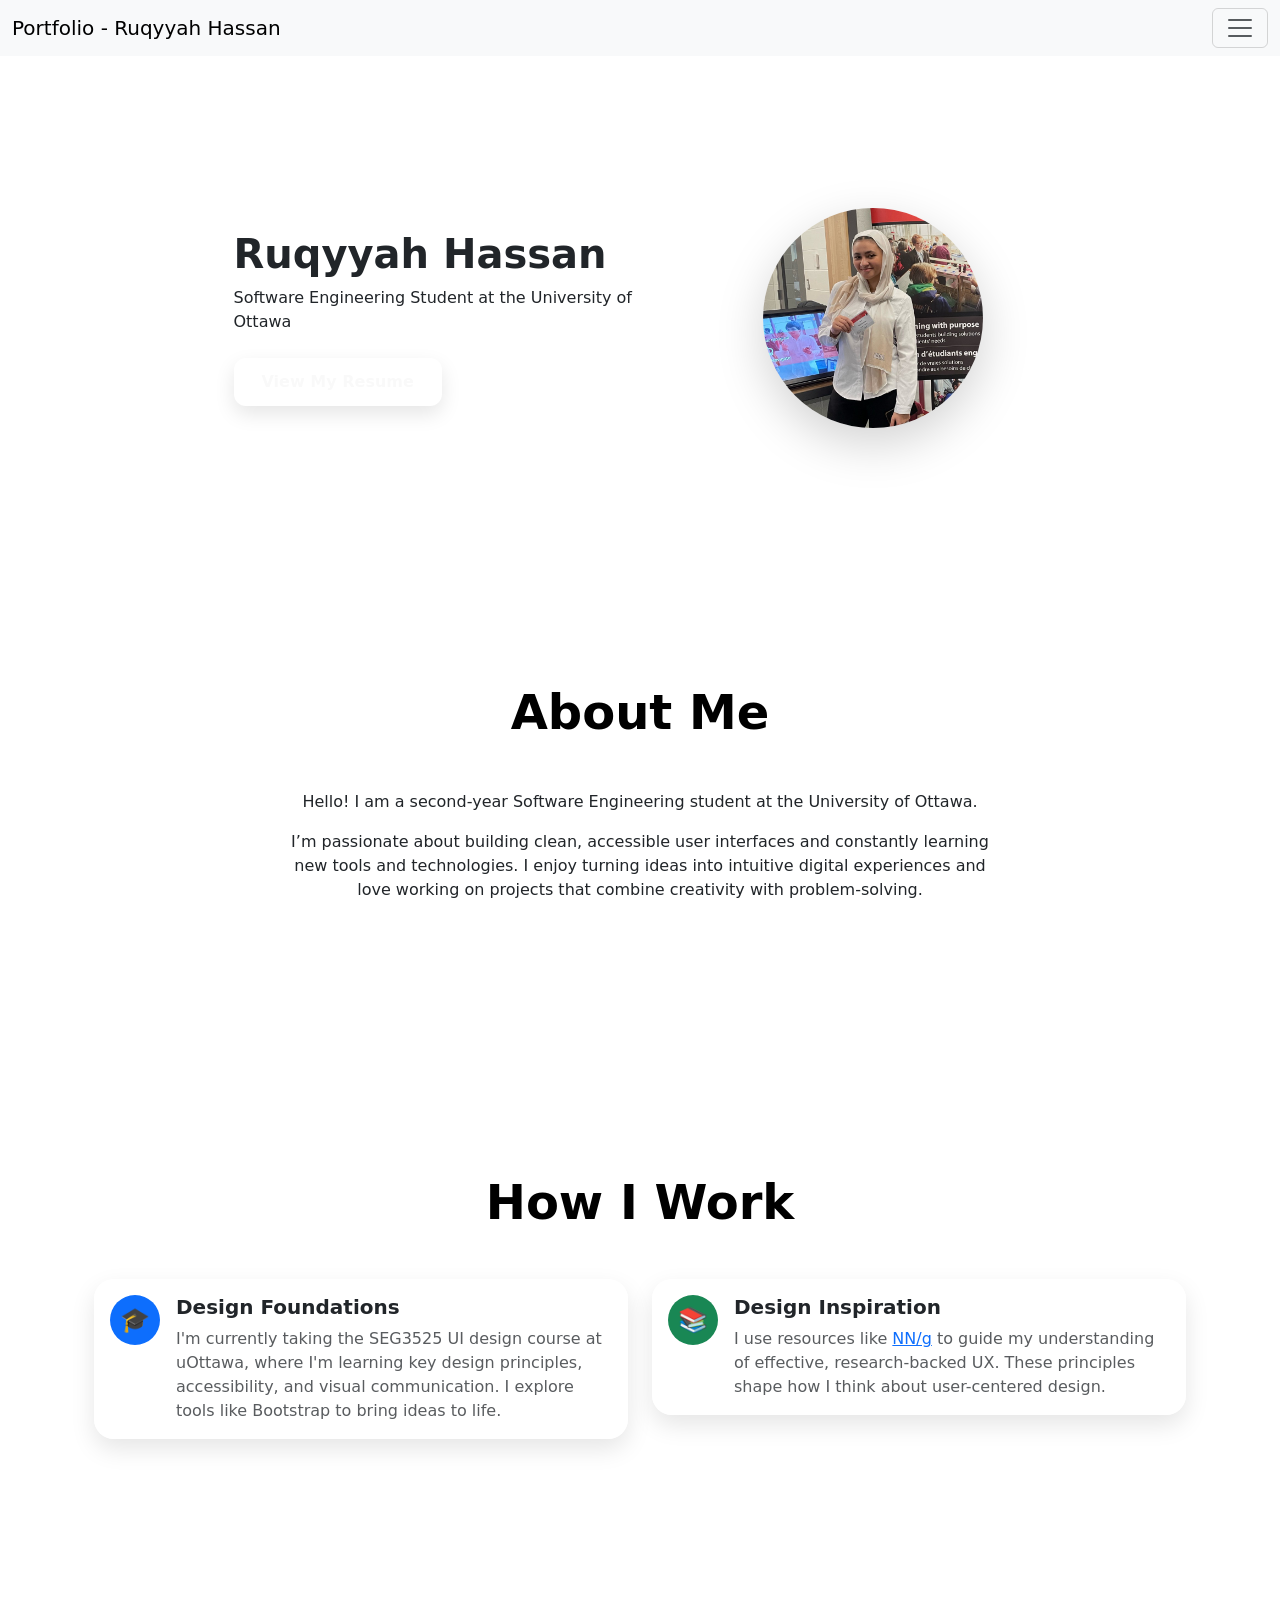
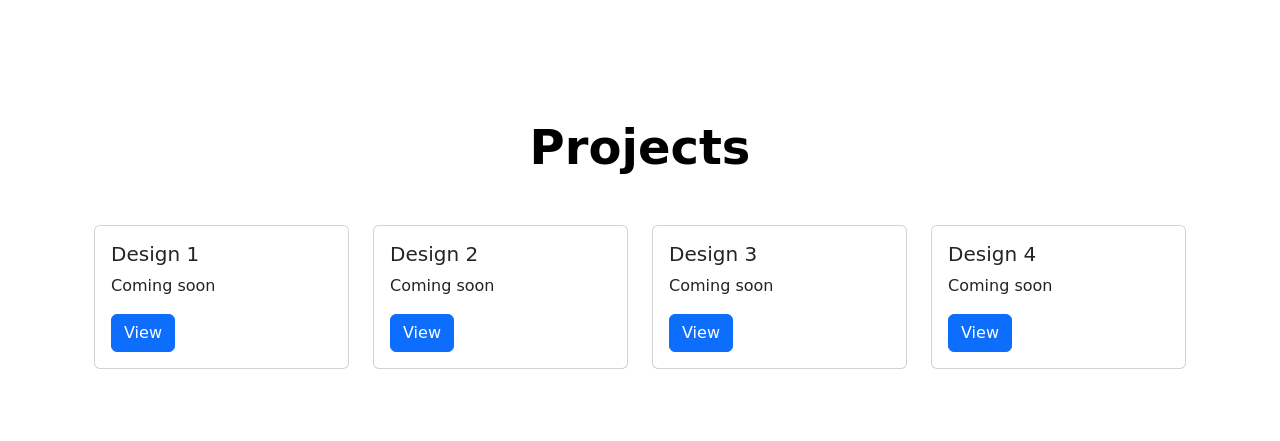
==== index.html @ b394f740 "added index, css, design pages" ====
<!DOCTYPE html>
<html lang="fr">
<head>
  <meta charset="UTF-8">
  <meta name="viewport" content="width=device-width, initial-scale=1">
  <title>Portfolio - Ruqyyah Hassan</title>
  <link href="https://cdn.jsdelivr.net/npm/bootstrap@5.3.0/dist/css/bootstrap.min.css" rel="stylesheet">
  <link href="style.css" rel="stylesheet">
</head>
<body>

  <nav class="navbar bg-body-tertiary fixed-top">
    <div class="container-fluid">
      <span class="navbar-brand">Portfolio - Ruqyyah Hassan</span>
      <button class="navbar-toggler" type="button" data-bs-toggle="offcanvas" data-bs-target="#offcanvasNavbar"
        aria-controls="offcanvasNavbar" aria-label="Toggle navigation">
        <span class="navbar-toggler-icon"></span>
      </button>
      <div class="offcanvas offcanvas-end" tabindex="-1" id="offcanvasNavbar" aria-labelledby="offcanvasNavbarLabel">
        <div class="offcanvas-header">
          <h5 class="offcanvas-title" id="offcanvasNavbarLabel">Menu</h5>
          <button type="button" class="btn-close" data-bs-dismiss="offcanvas" aria-label="Close"></button>
        </div>
        <div class="offcanvas-body">
          <ul class="navbar-nav justify-content-end flex-grow-1 pe-3">
            <li class="nav-item">
              <a class="nav-link" href="#about">About Me</a>
            </li>
            <li class="nav-item">
              <a class="nav-link" href="#experience">Experience</a>
            </li>
            <li class="nav-item">
              <a class="nav-link" href="#casestudies">Case Studies</a>
            </li>
          </ul>
        </div>
      </div>
    </div>
  </nav>

  <div class="container">
    <section class="container py-5 section-spacing" id="intro">
      <div class="row align-items-center text-center text-md-start">
    
    
        <div class="col-md-4 order-1 order-md-2 d-flex justify-content-center mb-4 mb-md-0">
          <img src="images/photo.jpg" alt="personal photo" class="profile-pic img-fluid rounded-circle shadow-lg about-photo">
        </div>
    
        <div class="col-md-5 order-2 order-md-1">
          <h1 class="fw-bold">Ruqyyah Hassan</h1>
          <p>Software Engineering Student at the University of Ottawa</p>
          <div class="text-center text-md-start">
            <a href="images/resume.pdf" id="resume-button" class="resume-button  btn-primary mt-2" target="_blank">
              View My Resume
            </a>
          </div>
        </div>
    
      </div>
    </section>

    <!-- À propos de moi -->
    <section id="about" class="py-5 section-spacing">
      <div class="container">
      <div class="row justify-content-center">
        <div class="col-md-8 text-center">
        <h1 class="fw-bold mb-5 display-5" style="color: black;">About Me</h1>
        <p>
          Hello! I am a second-year Software Engineering student at the University of Ottawa. 
        </p>
        <p>
          I’m passionate about building clean, accessible user interfaces and constantly learning new tools and technologies. I enjoy turning ideas into intuitive digital experiences and love working on projects that combine creativity with problem-solving.
        </div>
      </div>
      </div>
    </section>

    <!-- Ma façon de travailler -->
    <section id="experience" class="py-5 section-spacing">
      <div class="container">
        <div class="row justify-content-center">
          <div class="col-md-8 text-center">
            <h1 class="fw-bold mb-5 display-5" style="color: black;">How I Work</h1>
          </div>
        </div>
        <div class="row">
          <!-- Learning -->
          <div class="col-md-6 mb-4">
            <div class="glass-card animate-fade-in p-3">
              <div class="d-flex align-items-start">
                <div class="badge bg-primary text-white me-3">🎓</div>
                <div>
                  <h5 class="fw-bold mb-2">Design Foundations</h5>
                  <p class="text-muted mb-0">
                    I'm currently taking the SEG3525 UI design course at uOttawa, where I'm learning key design principles, accessibility, and visual communication. I explore tools like Bootstrap to bring ideas to life.
                  </p>
                </div>
              </div>
            </div>
          </div>

          <!-- Resources -->
          <div class="col-md-6 mb-4">
            <div class="glass-card animate-fade-in p-3">
              <div class="d-flex align-items-start">
                <div class="badge bg-success text-white me-3">📚</div>
                <div>
                  <h5 class="fw-bold mb-2">Design Inspiration</h5>
                  <p class="text-muted mb-0">
                    I use resources like <a href="https://www.nngroup.com/" target="_blank">NN/g</a> to guide my understanding of effective, research-backed UX. These principles shape how I think about user-centered design.
                  </p>
                </div>
              </div>
            </div>
          </div>
        </div>
      </div>
    </section>
    

    <!-- Études de cas -->
    <section id="casestudies" class="py-5 section-spacing">
      <div class="container">
        <div class="row justify-content-center">
          <div class="col-md-8 text-center">
            <h1 class="fw-bold mb-5 display-5" style="color: black;">Projects</h1>
          </div>
        </div>
      <div class="row">
        <div class="col-md-3 mb-4">
          <div class="card">
            <div class="card-body">
              <h5 class="card-title">Design 1</h5>
              <p class="card-text">Coming soon</p>
              <a href="design1.html" class="btn btn-primary">View</a>
            </div>
          </div>
        </div>
        <div class="col-md-3 mb-4">
          <div class="card">
            <div class="card-body">
              <h5 class="card-title">Design 2</h5>
              <p class="card-text">Coming soon</p>
              <a href="design2.html" class="btn btn-primary">View</a>
            </div>
          </div>
        </div>
        <div class="col-md-3 mb-4">
          <div class="card">
            <div class="card-body">
              <h5 class="card-title">Design 3</h5>
              <p class="card-text">Coming soon</p>
              <a href="design3.html" class="btn btn-primary">View</a>
            </div>
          </div>
        </div>
        <div class="col-md-3 mb-4">
          <div class="card">
            <div class="card-body">
              <h5 class="card-title">Design 4</h5>
              <p class="card-text">Coming soon</p>
              <a href="design4.html" class="btn btn-primary">View</a>
            </div>
          </div>
        </div>
      </div>
    </section>
  </div>

  <script src="https://cdn.jsdelivr.net/npm/bootstrap@5.3.0/dist/js/bootstrap.bundle.min.js"></script>
</body>
</html>
---- style.css ----
html, body {
    height: 100%;
    margin: 0;
    padding: 0;
    scroll-behavior: smooth;
}

body {
    justify-content: center;
    align-items: center;
}

.section-spacing {
    margin-top: 10rem;
    margin-bottom: 10rem;
}

.intro {
    display: flex;
    align-items: center;
    gap: 20px;
    flex-direction: row-reverse;
}

#intro .row {
    display: flex;
    align-items: center;
    justify-content: center;
    gap: 0; /* No space between image and text */
}

#intro img {
    display: block;
    margin: 0 auto;
}

.resume-button {
    display: inline-flex;
    align-items: center;
    gap: 10px;
    padding: 12px 28px;
    background: linear-gradient(135deg, #080a09);
    color: #F9F9F9;
    font-weight: 600;
    font-size: 16px;
    border-radius: 12px;
    box-shadow: 0 8px 20px rgba(0, 0, 0, 0.1);
    cursor: pointer;
    text-decoration: none;
}

.profile-pic {
    width: 220px;
    height: 220px;
    border-radius: 30%;
    transition: transform 0.3s ease;
}

.section-spacing {
    padding-top: 80px;
    padding-bottom: 80px;
}

.custom-bg {
    background-color: #211e1c;
}

.text-gradient {
    background: linear-gradient(to right, #0d6efd, #20c997);
    -webkit-text-fill-color: transparent;
}

.glass-card {
    background: rgba(255, 255, 255, 0.75);
    backdrop-filter: blur(12px);
    border-radius: 20px;
    box-shadow: 0 10px 25px rgba(0, 0, 0, 0.1);
    padding: 1.5rem;
    transition: transform 0.3s ease;
}

.glass-card:hover {
    transform: translateY(-6px);
}

.badge {
    width: 50px;
    height: 50px;
    font-size: 24px;
    border-radius: 50%;
    display: flex;
    align-items: center;
    justify-content: center;
    flex-shrink: 0;
}
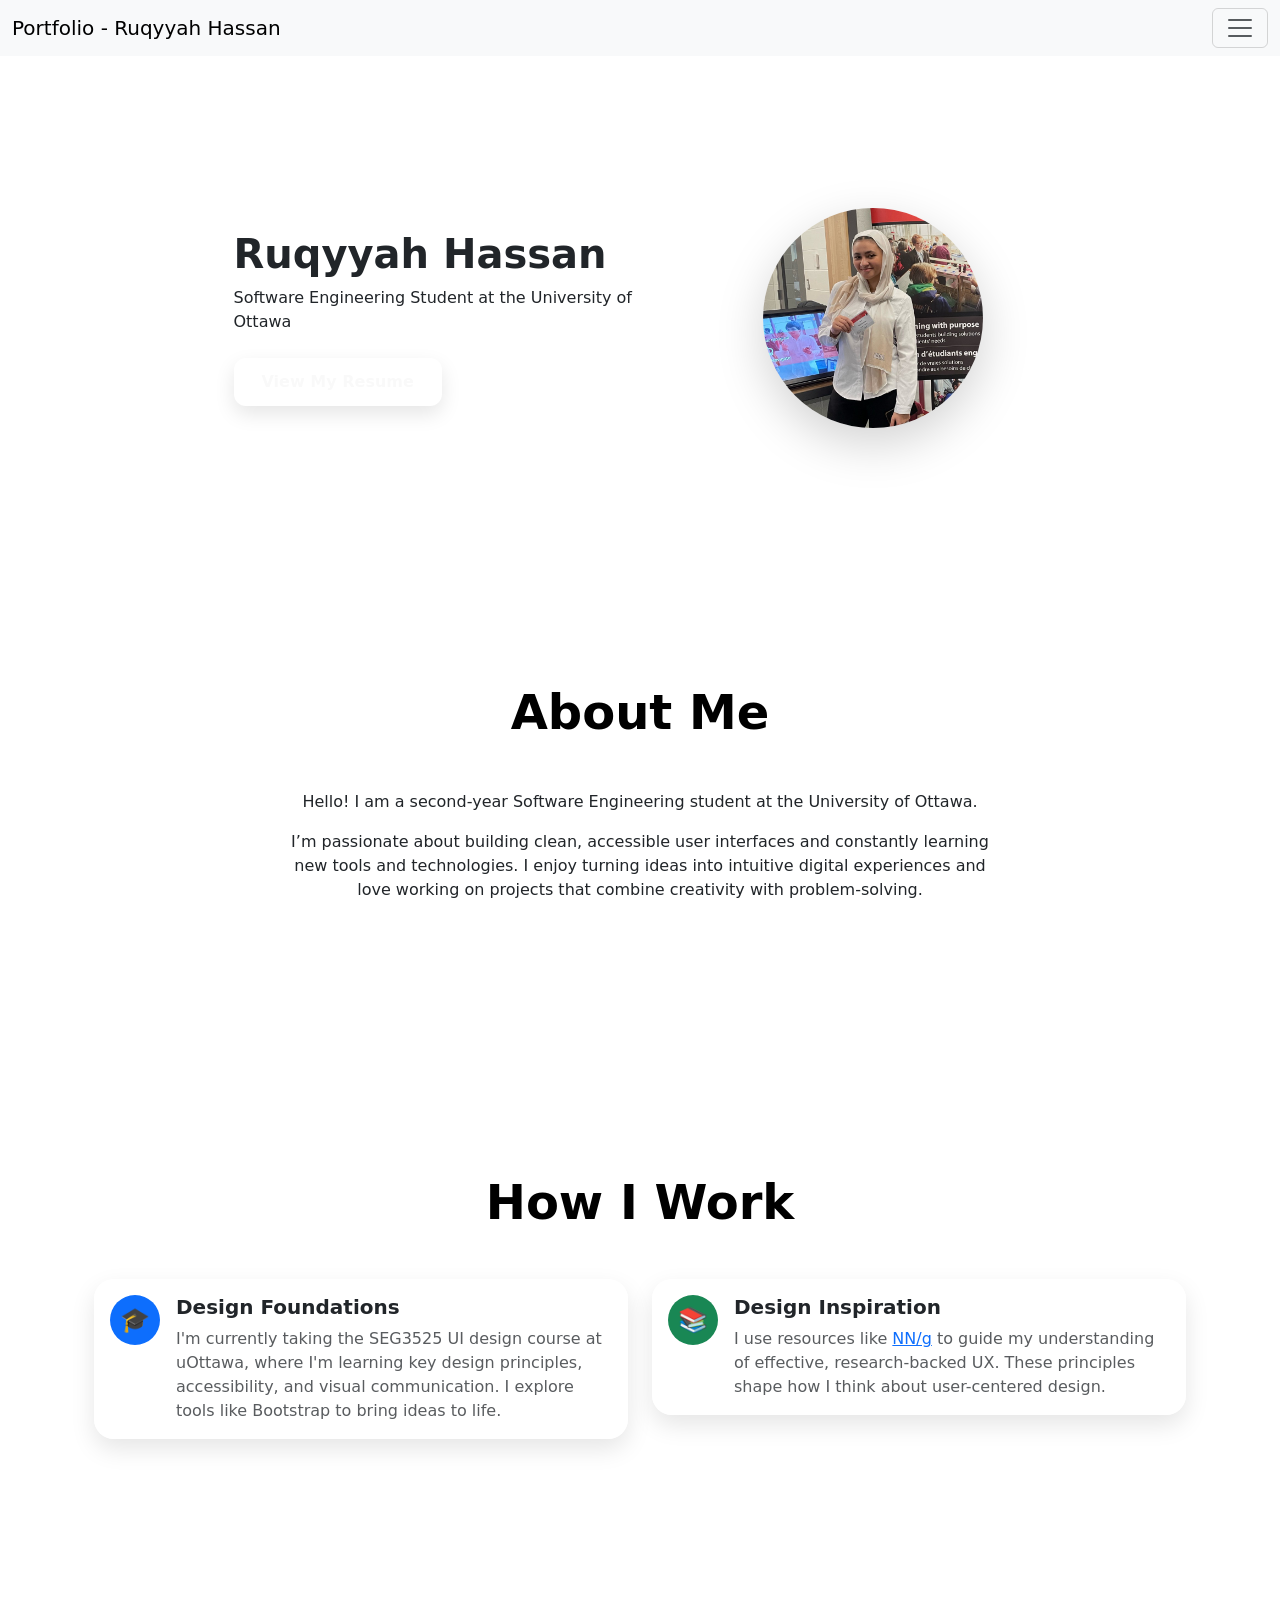
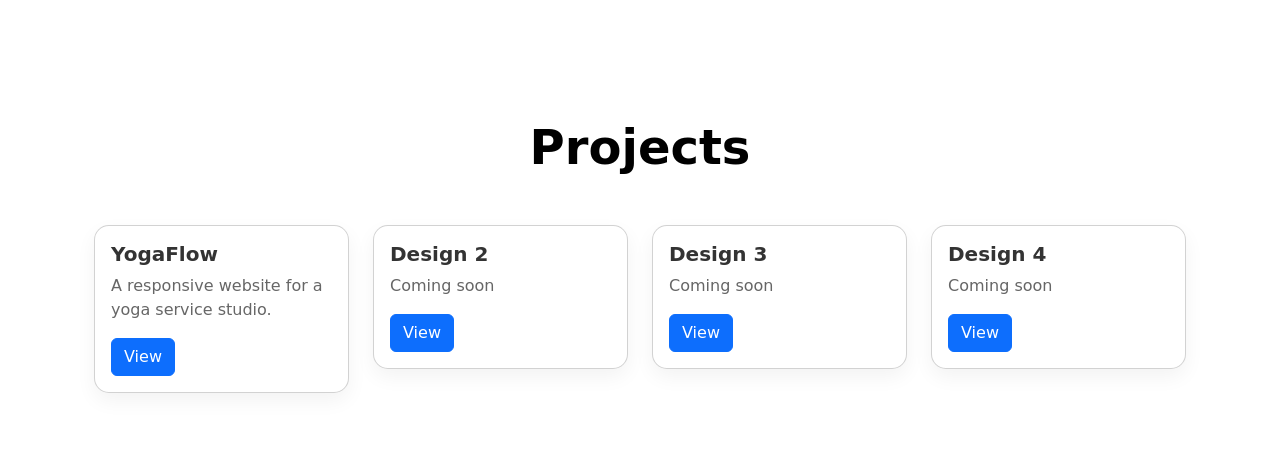
==== commit a39465d8: "devoir2" ====
--- a/index.html
+++ b/index.html
@@ -131,8 +131,8 @@
         <div class="col-md-3 mb-4">
           <div class="card">
             <div class="card-body">
-              <h5 class="card-title">Design 1</h5>
-              <p class="card-text">Coming soon</p>
+              <h5 class="card-title">YogaFlow</h5>
+              <p class="card-text">A responsive website for a yoga service studio.</p>
               <a href="design1.html" class="btn btn-primary">View</a>
             </div>
           </div>
--- a/style.css
+++ b/style.css
@@ -94,4 +94,84 @@
     flex-shrink: 0;
 }
 
+/* Yoga Studio custom styles */
 
+.hero {
+  background: linear-gradient(to right, #e0f7fa, #e1bee7);
+  padding: 100px 0;
+  text-align: center;
+}
+
+.hero h1 {
+  font-size: 3rem;
+  font-weight: 700;
+  color: #333;
+}
+
+.hero p {
+  font-size: 1.25rem;
+  color: #555;
+  margin-bottom: 30px;
+}
+
+.hero .btn-primary {
+  background-color: #9c27b0;
+  border: none;
+}
+
+.card-img-top {
+  height: 180px;
+  object-fit: cover;
+  border-top-left-radius: 15px;
+  border-top-right-radius: 15px;
+}
+
+.card {
+  border-radius: 15px;
+  box-shadow: 0 8px 20px rgba(0, 0, 0, 0.05);
+  transition: transform 0.3s ease;
+}
+
+.card:hover {
+  transform: translateY(-5px);
+}
+
+.card-title {
+  font-weight: 600;
+  color: #333;
+}
+
+.card-text {
+  color: #666;
+}
+
+.card-buttons {
+  display: flex;
+  justify-content: space-between;
+  margin-top: 15px;
+}
+
+.card-buttons a {
+  flex: 1;
+  margin: 0 5px;
+}
+
+.instructor-img {
+  width: 100%;
+  max-width: 220px;
+  height: auto;
+  border: 3px solid #ccc;
+  border-radius: 12px;
+}
+
+.instructor-name {
+  font-weight: 600;
+  font-size: 1.2rem;
+  margin-top: 0.75rem;
+}
+
+.instructor-bio {
+  font-size: 0.95rem;
+  color: #555;
+  margin-top: 0.25rem;
+}
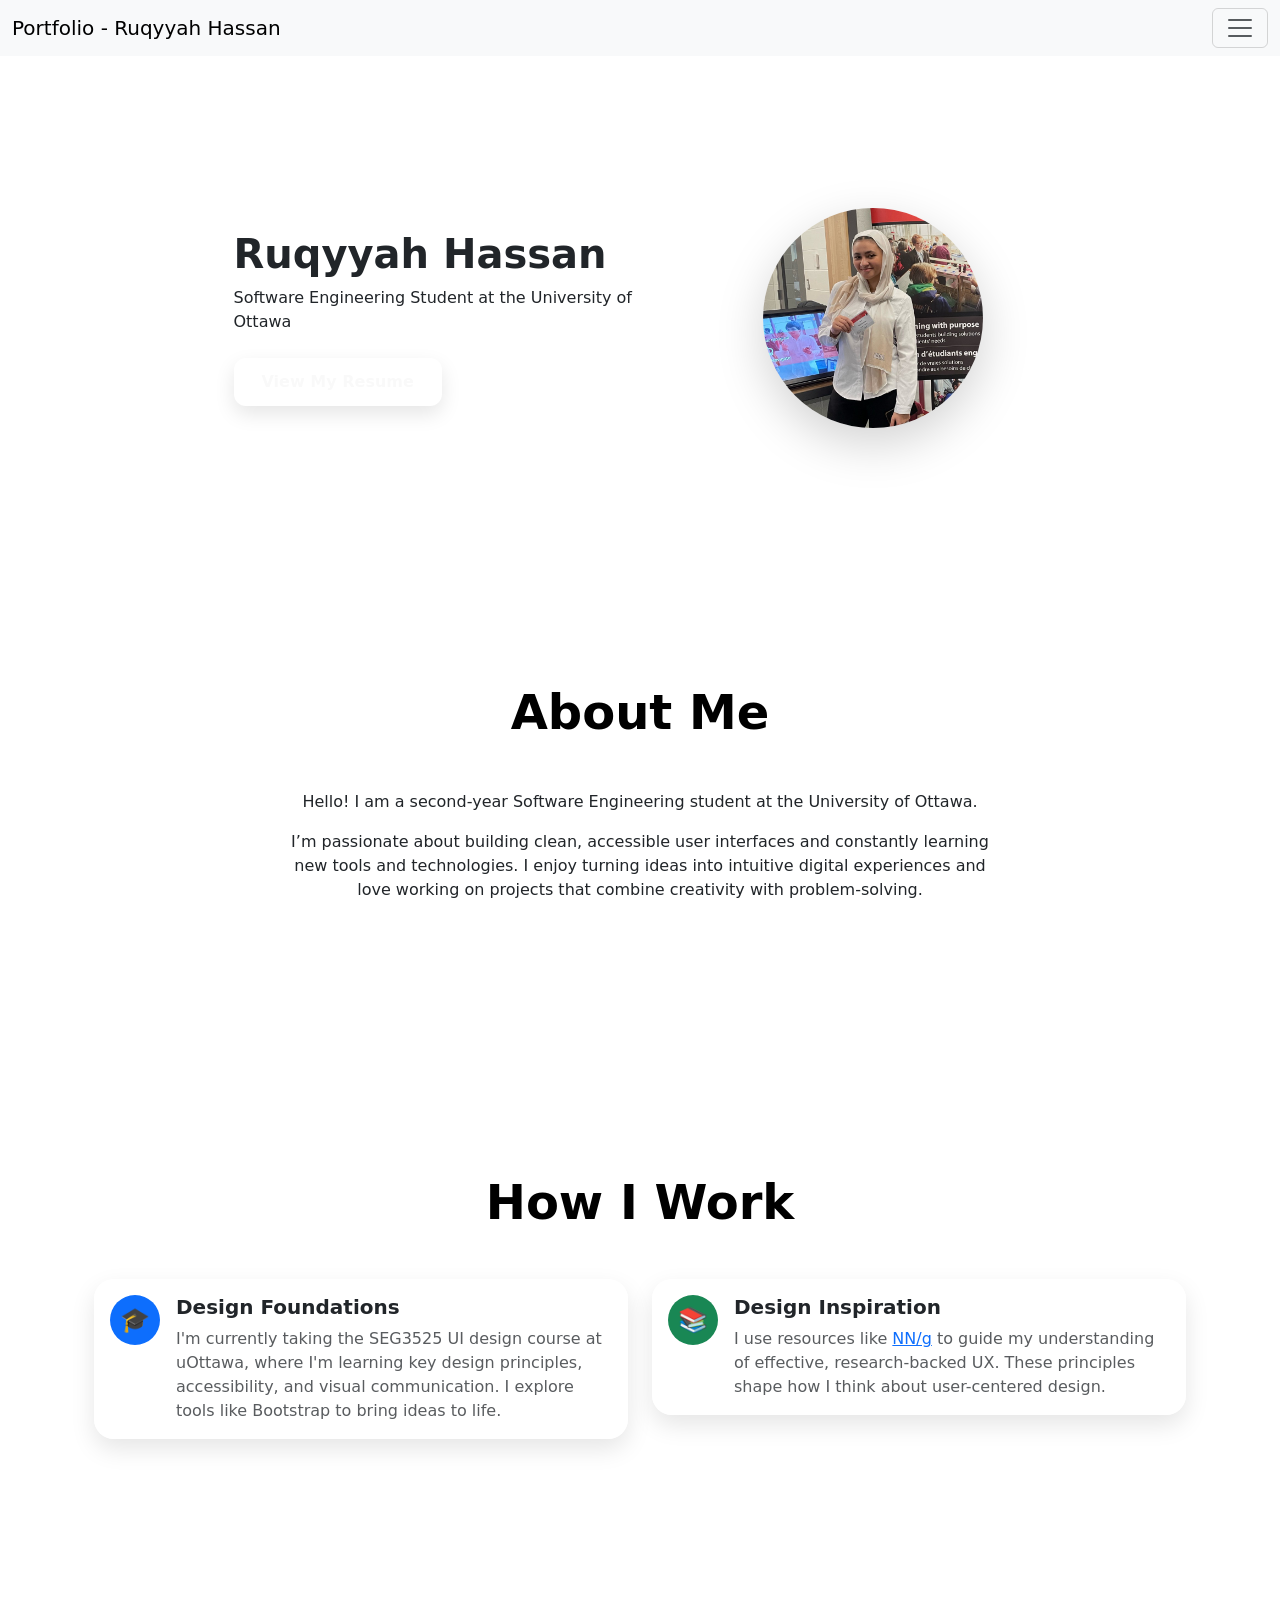
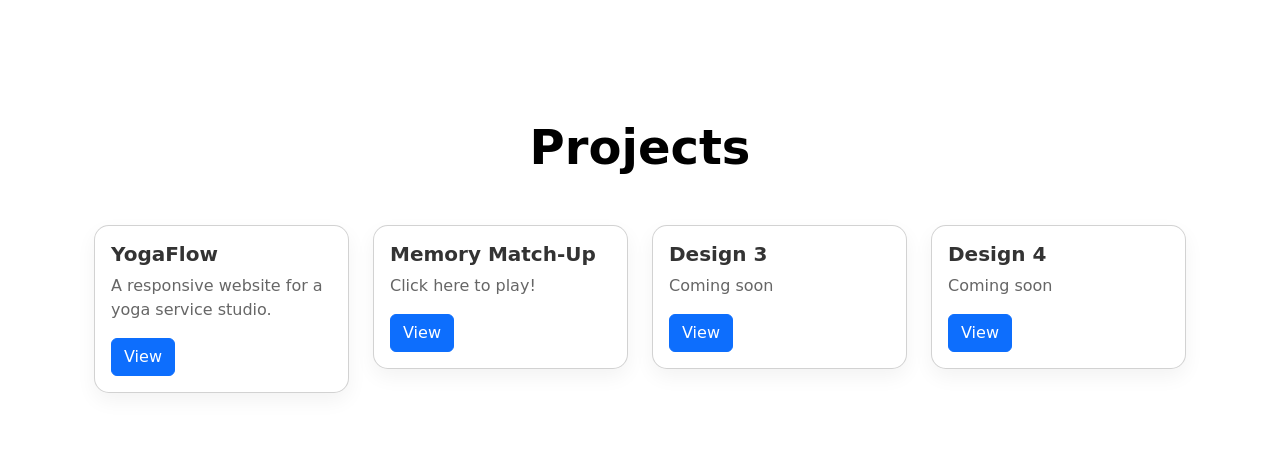
==== commit a3e0c8f3: "added jeumemoire" ====
--- a/index.html
+++ b/index.html
@@ -140,9 +140,9 @@
         <div class="col-md-3 mb-4">
           <div class="card">
             <div class="card-body">
-              <h5 class="card-title">Design 2</h5>
-              <p class="card-text">Coming soon</p>
-              <a href="design2.html" class="btn btn-primary">View</a>
+              <h5 class="card-title">Memory Match-Up</h5>
+              <p class="card-text">Click here to play!</p>
+              <a href="https://ruqyyah1.github.io/jeumemoire/" class="btn btn-primary">View</a>
             </div>
           </div>
         </div>
--- a/style.css
+++ b/style.css
@@ -94,7 +94,7 @@
     flex-shrink: 0;
 }
 
-/* Yoga Studio custom styles */
+/* Yoga Studio */
 
 .hero {
   background: linear-gradient(to right, #e0f7fa, #e1bee7);
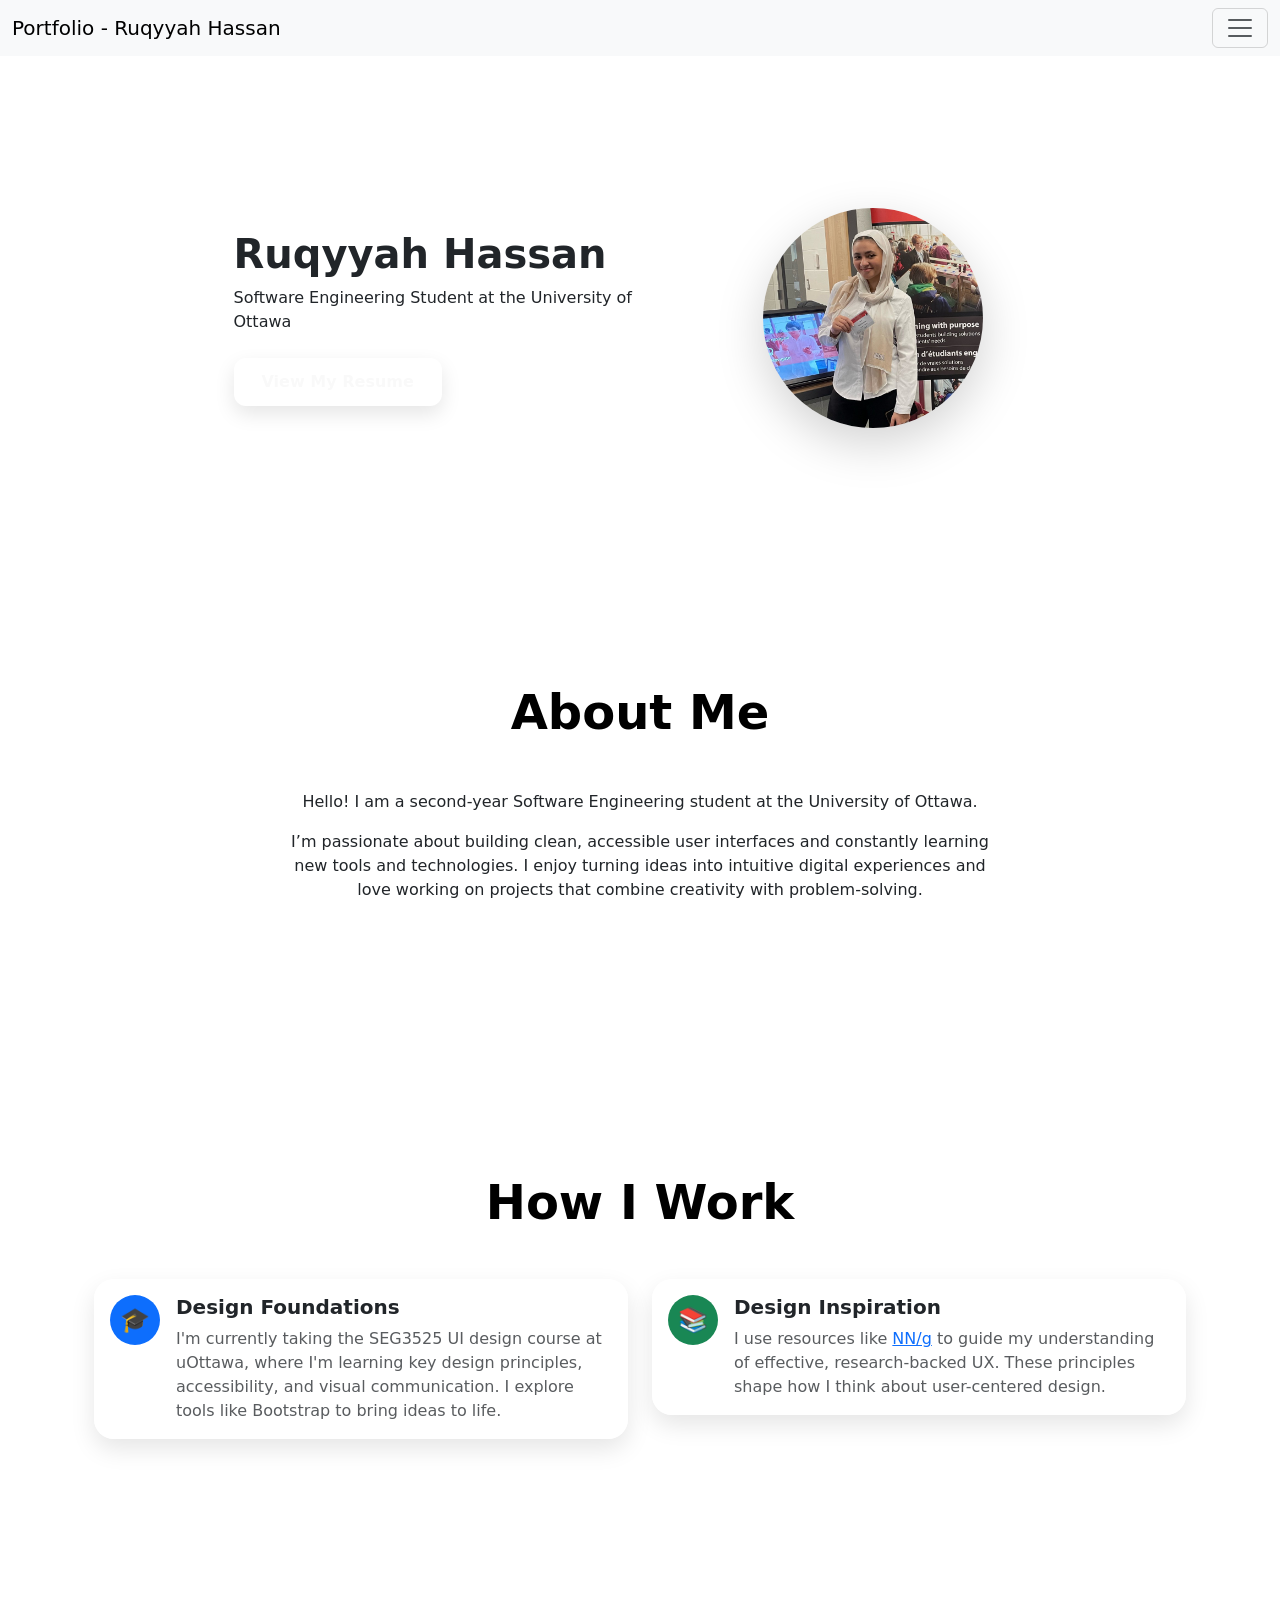
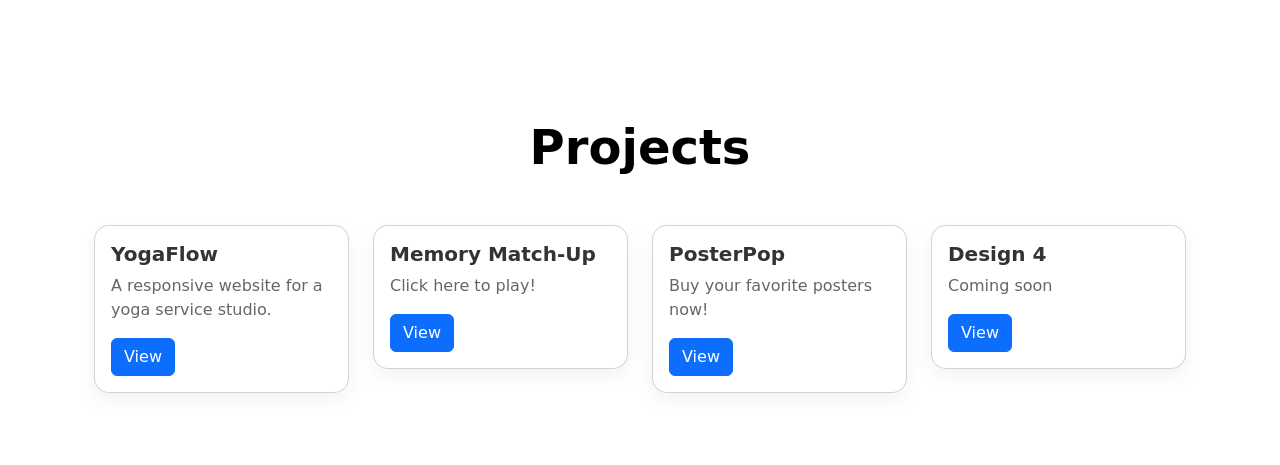
==== commit 017916c7: "added sitecommerce" ====
--- a/index.html
+++ b/index.html
@@ -149,9 +149,9 @@
         <div class="col-md-3 mb-4">
           <div class="card">
             <div class="card-body">
-              <h5 class="card-title">Design 3</h5>
-              <p class="card-text">Coming soon</p>
-              <a href="design3.html" class="btn btn-primary">View</a>
+              <h5 class="card-title">PosterPop</h5>
+              <p class="card-text">Buy your favorite posters now!</p>
+              <a href="https://ruqyyah1.github.io/sitecommerce/" class="btn btn-primary">View</a>
             </div>
           </div>
         </div>
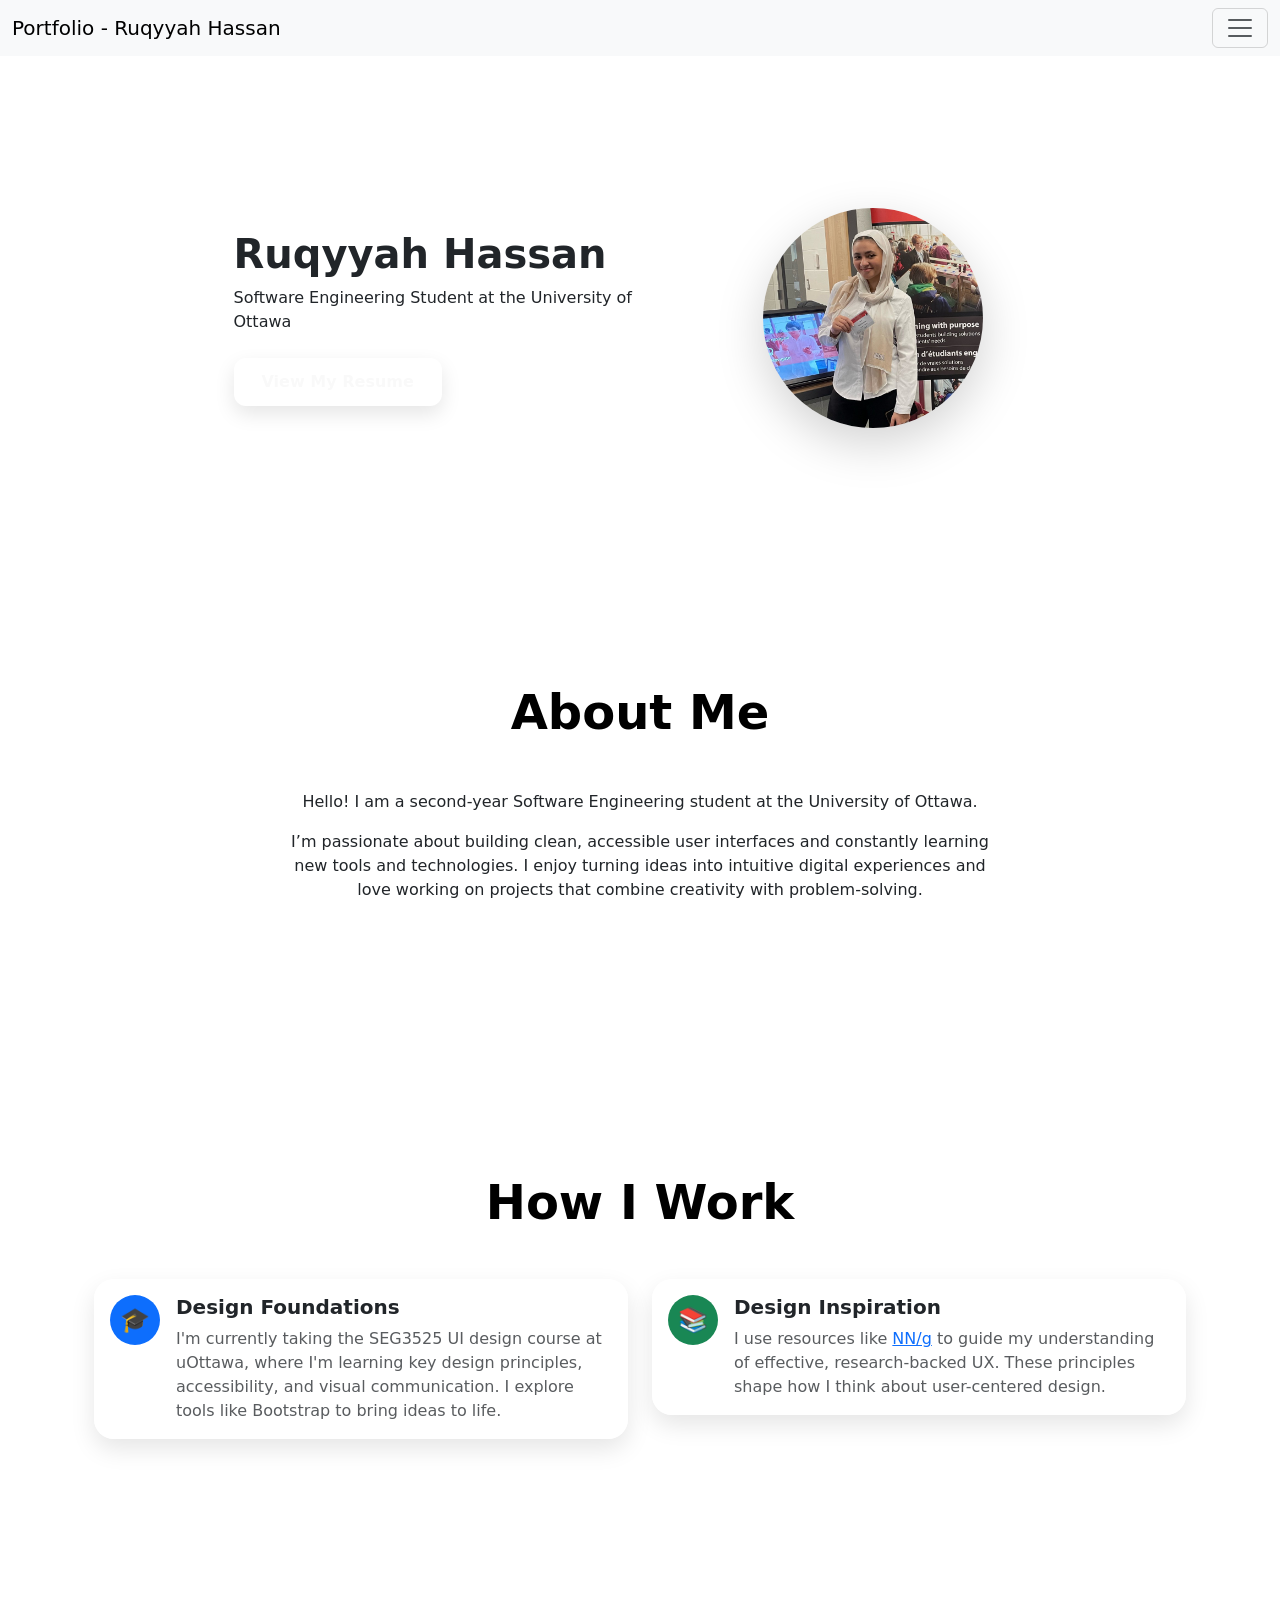
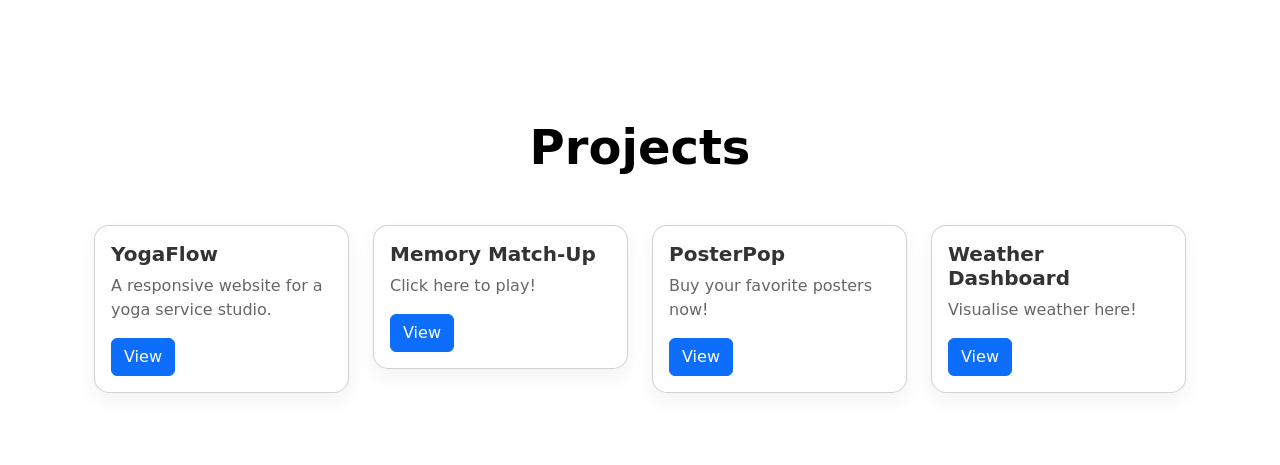
==== commit eda23118: "added dashboard" ====
--- a/index.html
+++ b/index.html
@@ -158,9 +158,9 @@
         <div class="col-md-3 mb-4">
           <div class="card">
             <div class="card-body">
-              <h5 class="card-title">Design 4</h5>
-              <p class="card-text">Coming soon</p>
-              <a href="design4.html" class="btn btn-primary">View</a>
+              <h5 class="card-title">Weather Dashboard</h5>
+              <p class="card-text">Visualise weather here!</p>
+              <a href="https://ruqyyah1.github.io/dashboard/" class="btn btn-primary">View</a>
             </div>
           </div>
         </div>
